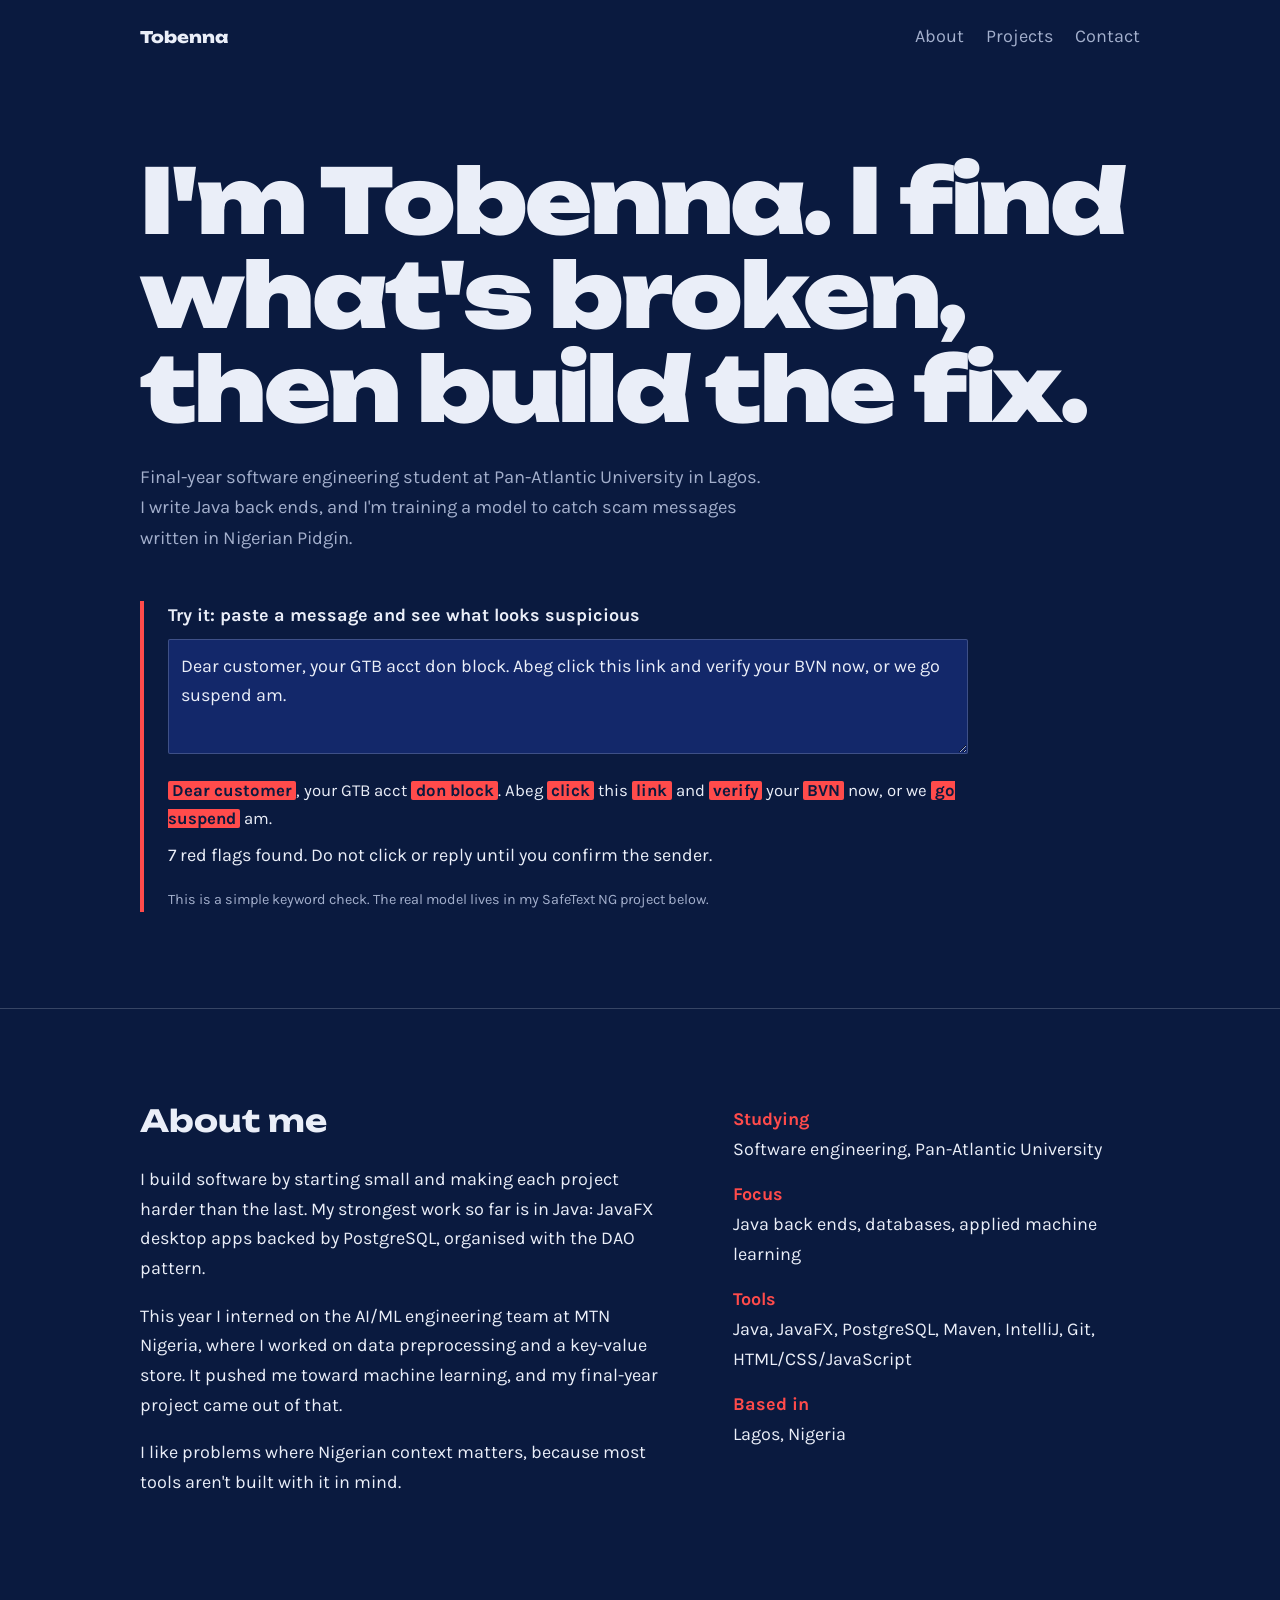
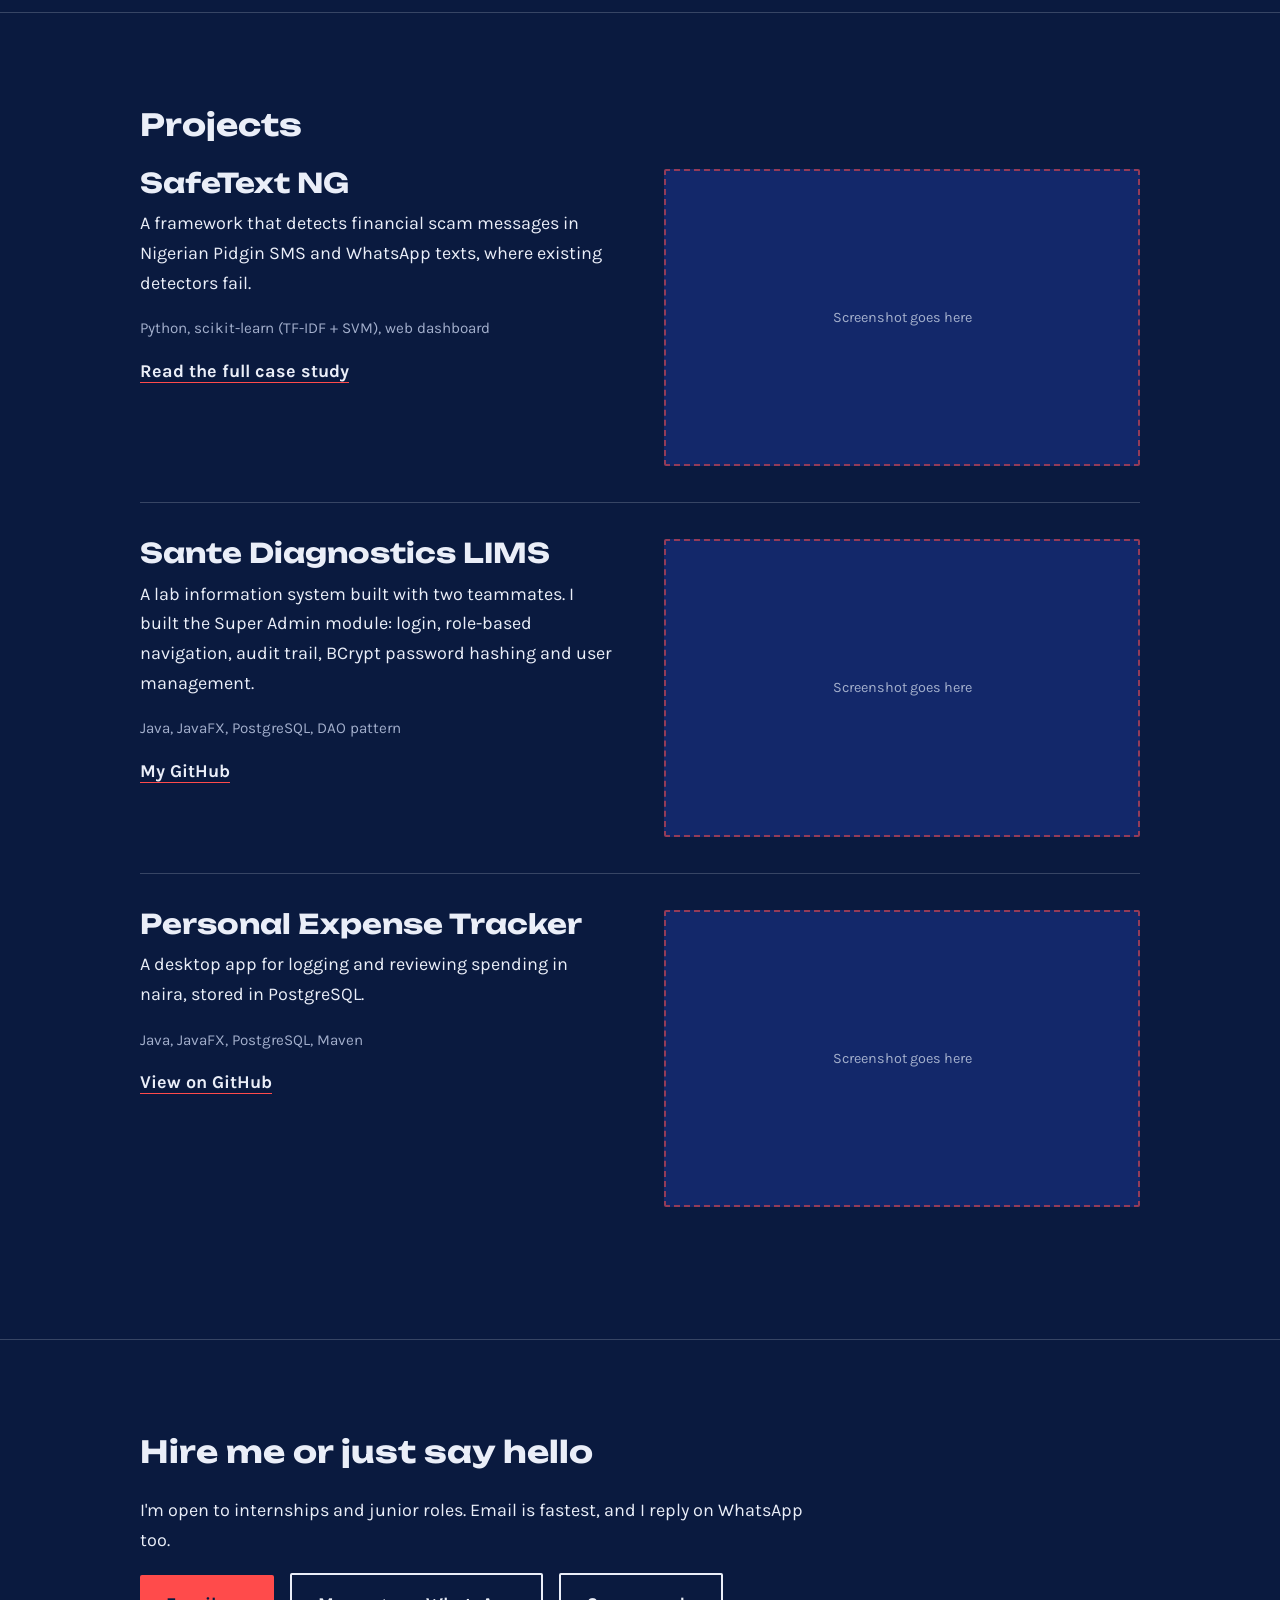
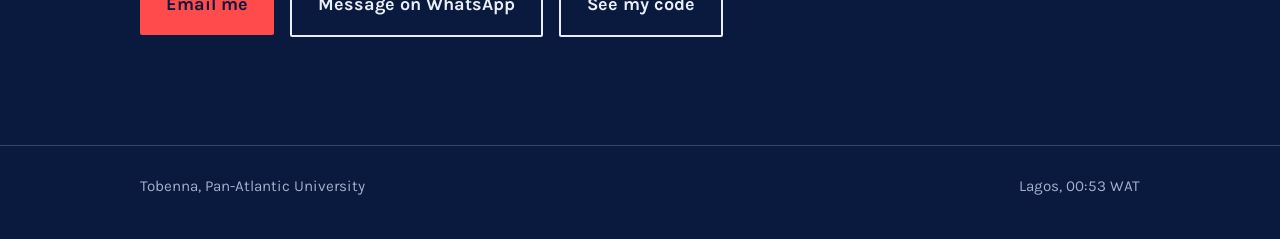
==== index.html @ 9177b1f6 "Add homepage, styles and scam flagger demo" ====
<!DOCTYPE html>
<html lang="en">
<head>
<meta charset="UTF-8">
<meta name="viewport" content="width=device-width, initial-scale=1">
<title>Tobenna | Software Engineer</title>
<meta name="description" content="Portfolio of Tobenna, a final-year software engineering student at Pan-Atlantic University, Lagos.">
<link rel="preconnect" href="https://fonts.googleapis.com">
<link rel="preconnect" href="https://fonts.gstatic.com" crossorigin>
<link href="https://fonts.googleapis.com/css2?family=Karla:wght@400;700&family=Unbounded:wght@300;700;900&display=swap" rel="stylesheet">
<link rel="stylesheet" href="style.css">
</head>
<body>
<header>
  <div class="wrap">
    <a class="logo" href="#top">Tobenna</a>
    <nav aria-label="Main">
      <a href="#about">About</a>
      <a href="#projects">Projects</a>
      <a href="#contact">Contact</a>
    </nav>
  </div>
</header>

<main id="top">
  <section class="hero">
    <div class="wrap">
      <h1>I'm Tobenna. I find what's broken, then build the fix.</h1>
      <p class="lede">Final-year software engineering student at Pan-Atlantic University in Lagos. I write Java back ends, and I'm training a model to catch scam messages written in Nigerian Pidgin.</p>

      <div class="flag">
        <label for="sms">Try it: paste a message and see what looks suspicious</label>
        <textarea id="sms" rows="3">Dear customer, your GTB acct don block. Abeg click this link and verify your BVN now, or we go suspend am.</textarea>
        <div class="out" id="out" aria-hidden="true"></div>
        <p id="verdict" aria-live="polite"></p>
        <p class="note">This is a simple keyword check. The real model lives in my SafeText NG project below.</p>
      </div>
    </div>
  </section>

  <section id="about">
    <div class="wrap two">
      <div>
        <h2>About me</h2>
        <p>I build software by starting small and making each project harder than the last. My strongest work so far is in Java: JavaFX desktop apps backed by PostgreSQL, organised with the DAO pattern.</p>
        <p>This year I interned on the AI/ML engineering team at MTN Nigeria, where I worked on data preprocessing and a key-value store. It pushed me toward machine learning, and my final-year project came out of that.</p>
        <p>I like problems where Nigerian context matters, because most tools aren't built with it in mind.</p>
      </div>
      <dl>
        <dt>Studying</dt><dd>Software engineering, Pan-Atlantic University</dd>
        <dt>Focus</dt><dd>Java back ends, databases, applied machine learning</dd>
        <dt>Tools</dt><dd>Java, JavaFX, PostgreSQL, Maven, IntelliJ, Git, HTML/CSS/JavaScript</dd>
        <dt>Based in</dt><dd>Lagos, Nigeria</dd>
      </dl>
    </div>
  </section>

  <section id="projects">
    <div class="wrap">
      <h2>Projects</h2>

      <article class="proj">
        <div>
          <h3>SafeText NG</h3>
          <p>A framework that detects financial scam messages in Nigerian Pidgin SMS and WhatsApp texts, where existing detectors fail.</p>
          <p class="stack">Python, scikit-learn (TF-IDF + SVM), web dashboard</p>
          <p class="links"><a href="project.html">Read the full case study</a></p>
        </div>
        <figure>
          <div class="shot">Screenshot goes here<img src="assets/safetext-1.png" alt="SafeText NG dashboard" onerror="this.remove()"></div>
        </figure>
      </article>

      <article class="proj">
        <div>
          <h3>Sante Diagnostics LIMS</h3>
          <p>A lab information system built with two teammates. I built the Super Admin module: login, role-based navigation, audit trail, BCrypt password hashing and user management.</p>
          <p class="stack">Java, JavaFX, PostgreSQL, DAO pattern</p>
          <p class="links"><a href="https://github.com/Txbe-YT">My GitHub</a></p>
        </div>
        <figure>
          <div class="shot">Screenshot goes here<img src="assets/lims-1.png" alt="Sante Diagnostics LIMS admin screen" onerror="this.remove()"></div>
        </figure>
      </article>

      <article class="proj">
        <div>
          <h3>Personal Expense Tracker</h3>
          <p>A desktop app for logging and reviewing spending in naira, stored in PostgreSQL.</p>
          <p class="stack">Java, JavaFX, PostgreSQL, Maven</p>
          <p class="links"><a href="https://github.com/Txbe-YT">View on GitHub</a></p>
        </div>
        <figure>
          <div class="shot">Screenshot goes here<img src="assets/expense-1.png" alt="Personal Expense Tracker main screen" onerror="this.remove()"></div>
        </figure>
      </article>
    </div>
  </section>

  <section id="contact">
    <div class="wrap">
      <h2>Hire me or just say hello</h2>
      <p>I'm open to internships and junior roles. Email is fastest, and I reply on WhatsApp too.</p>
      <a class="btn" href="mailto:YOUR_EMAIL@example.com">Email me</a>
      <a class="btn alt" href="https://wa.me/234XXXXXXXXXX" rel="noopener">Message on WhatsApp</a>
      <a class="btn alt" href="https://github.com/Txbe-YT" rel="noopener">See my code</a>
    </div>
  </section>
</main>

<footer>
  <div class="wrap">
    <span>Tobenna, Pan-Atlantic University</span>
    <span>Lagos, <span id="clock"></span> WAT</span>
  </div>
</footer>
<script src="script.js"></script>
</body>
</html>
---- style.css ----
:root{--navy:#0A1A3F;--navy2:#13286A;--ink:#EAEEF8;--mute:#A3AFCC;--red:#FF4B4B;--line:rgba(234,238,248,.2)}
*{box-sizing:border-box}
html{scroll-behavior:smooth}
body{margin:0;background:var(--navy);color:var(--ink);font:18px/1.65 Karla,system-ui,sans-serif}
a{color:inherit}
:focus-visible{outline:3px solid var(--red);outline-offset:3px}
.wrap{max-width:1080px;margin:0 auto;padding:0 clamp(18px,5vw,40px)}
header .wrap{display:flex;justify-content:space-between;align-items:center;gap:16px;padding-top:22px;padding-bottom:22px}
.logo{font:800 1rem Unbounded,sans-serif;text-decoration:none}
nav{display:flex;gap:22px;flex-wrap:wrap}
nav a{text-decoration:none;color:var(--mute)}
nav a:hover{color:var(--ink);text-decoration:underline;text-decoration-color:var(--red);text-underline-offset:6px}
h1,h2,h3{font-family:Unbounded,system-ui,sans-serif;margin:0;line-height:1.05}
h1{font-weight:900;font-size:clamp(2.2rem,8.5vw,5.6rem);letter-spacing:-.03em;padding-top:clamp(28px,7vw,80px);max-width:14em}
h2{font-weight:700;font-size:clamp(1.3rem,3.4vw,1.9rem);margin-bottom:28px}
h3{font-weight:700;font-size:clamp(1.25rem,3vw,1.7rem);margin-bottom:12px}
.lede{max-width:34em;color:var(--mute);font-size:1.15rem;margin:26px 0 0}
section{border-top:1px solid var(--line);padding:clamp(44px,8vw,96px) 0}
section.hero{border:0;padding-top:0}
p{max-width:38em;margin:0 0 1em}
/* scam flagger */
.flag{margin-top:48px;border-left:4px solid var(--red);padding-left:clamp(14px,3vw,24px);max-width:46em}
.flag label{font-weight:700;display:block;margin-bottom:8px}
textarea{width:100%;background:var(--navy2);color:var(--ink);border:1px solid var(--line);border-radius:2px;padding:12px;font:inherit;resize:vertical}
.out{margin:14px 0 6px;min-height:3.4em;font-size:1.05rem}
mark{background:var(--red);color:var(--navy);padding:0 .25em;border-radius:2px;font-weight:700;transition:background .4s,color .4s}
mark.pre{background:transparent;color:inherit}
.note{font-size:.9rem;color:var(--mute);margin:8px 0 0}
/* about */
.two{display:grid;grid-template-columns:1.3fr 1fr;gap:clamp(24px,5vw,64px)}
dl{margin:0}
dt{font-weight:700;color:var(--red)}
dd{margin:0 0 16px}
/* projects */
.proj{display:grid;grid-template-columns:1fr 1fr;gap:clamp(20px,4vw,48px);padding:36px 0;border-top:1px solid var(--line);align-items:start}
.proj:first-of-type{border-top:0;padding-top:0}
.stack{color:var(--mute);font-size:.95rem}
.links a{margin-right:18px;font-weight:700;text-decoration-color:var(--red);text-underline-offset:5px}
figure{margin:0}
.shot{position:relative;aspect-ratio:16/10;background:var(--navy2);border:2px dashed rgba(255,75,75,.55);border-radius:2px;display:grid;place-items:center;text-align:center;color:var(--mute);font-size:.9rem;padding:12px;overflow:hidden}
.shot img{position:absolute;inset:0;width:100%;height:100%;object-fit:cover}
.shot+figcaption{font-size:.85rem;color:var(--mute);margin-top:6px}
/* detail page */
.facts{display:flex;flex-wrap:wrap;gap:10px 28px;color:var(--mute);margin-top:22px}
ul.plain{padding-left:1.2em;max-width:38em}
ul.plain li{margin-bottom:.6em}
.shots{display:grid;grid-template-columns:1fr 1fr;gap:20px}
/* cta */
.btn{display:inline-block;background:var(--red);color:var(--navy);padding:15px 26px;font-weight:700;text-decoration:none;border-radius:2px;margin:0 12px 12px 0}
.btn:hover{background:var(--ink)}
.btn.alt{background:transparent;color:var(--ink);border:2px solid var(--ink)}
.btn.alt:hover{border-color:var(--red);color:var(--red)}
footer{border-top:1px solid var(--line);padding:28px 0 40px;color:var(--mute);font-size:.95rem}
footer .wrap{display:flex;justify-content:space-between;flex-wrap:wrap;gap:8px}
@media(max-width:760px){.two,.proj,.shots{grid-template-columns:1fr}nav{gap:14px}}
@media(prefers-reduced-motion:reduce){*{transition:none!important;scroll-behavior:auto!important}}
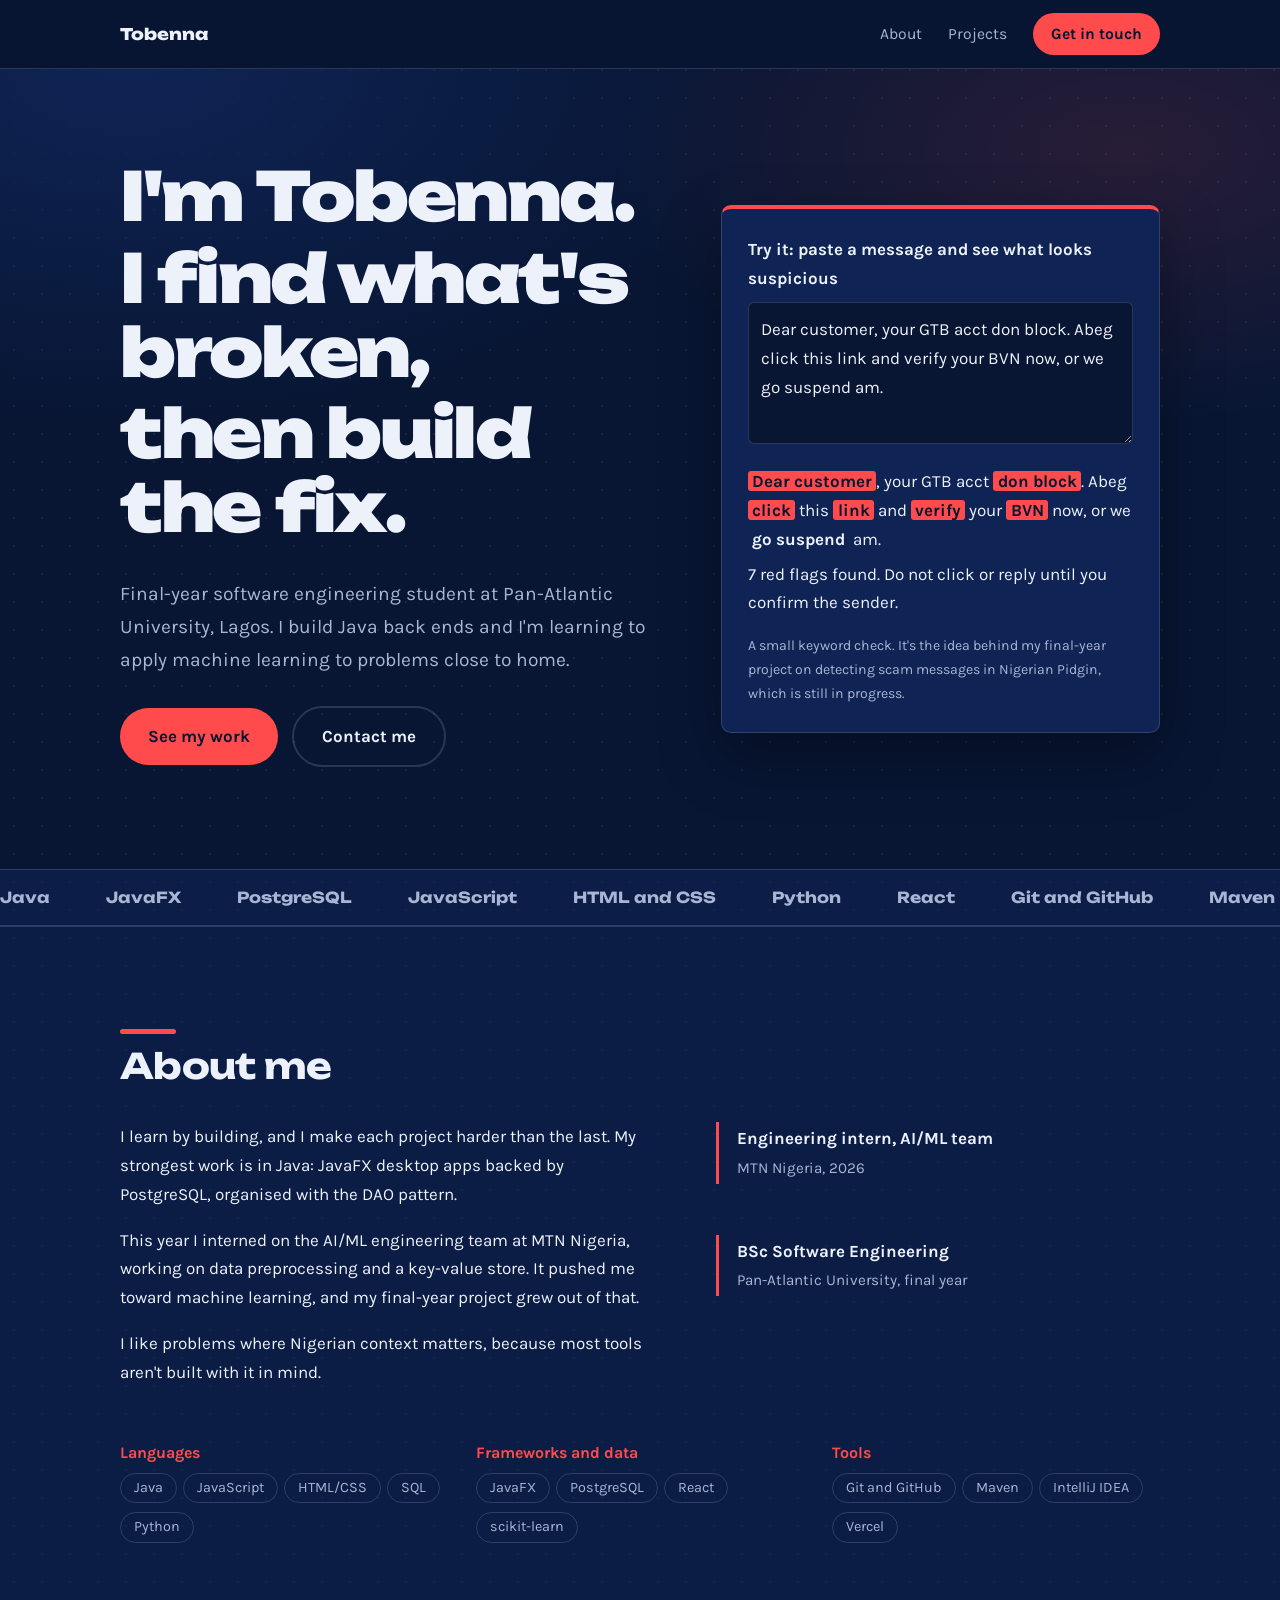
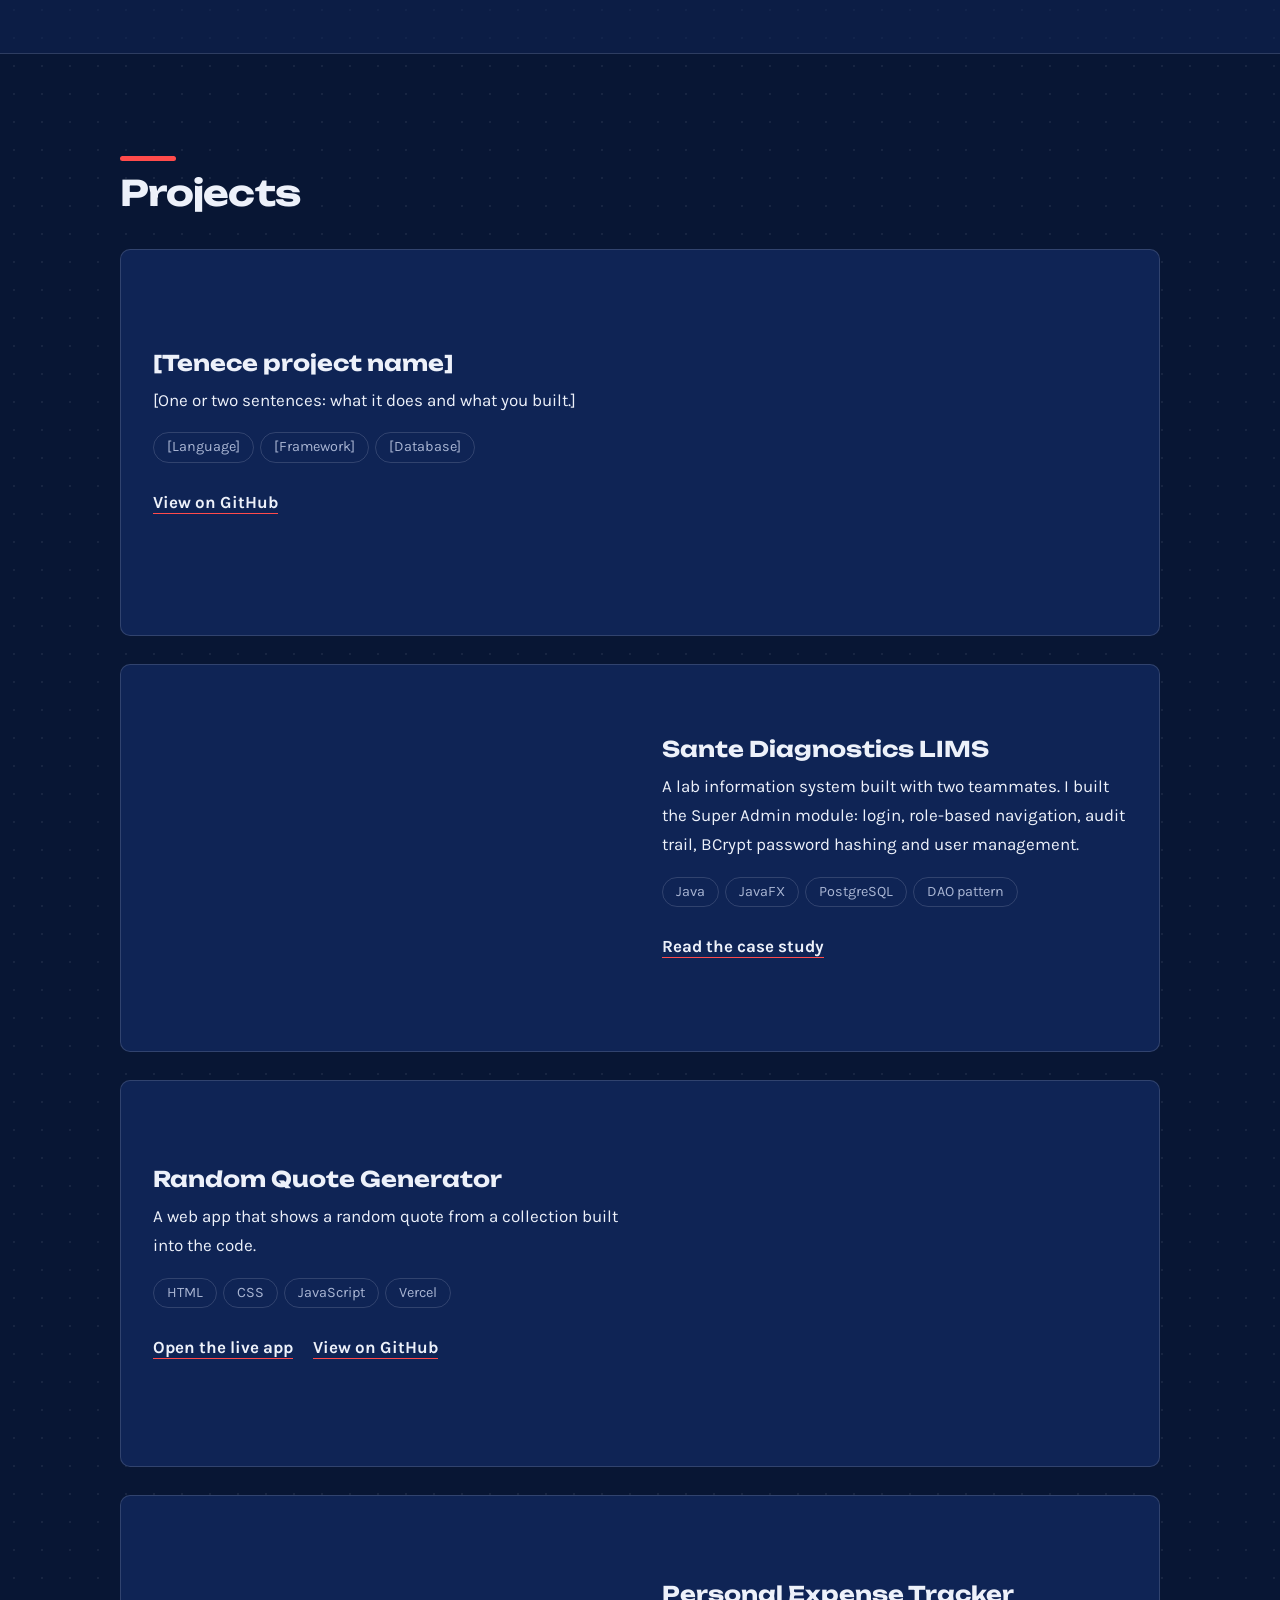
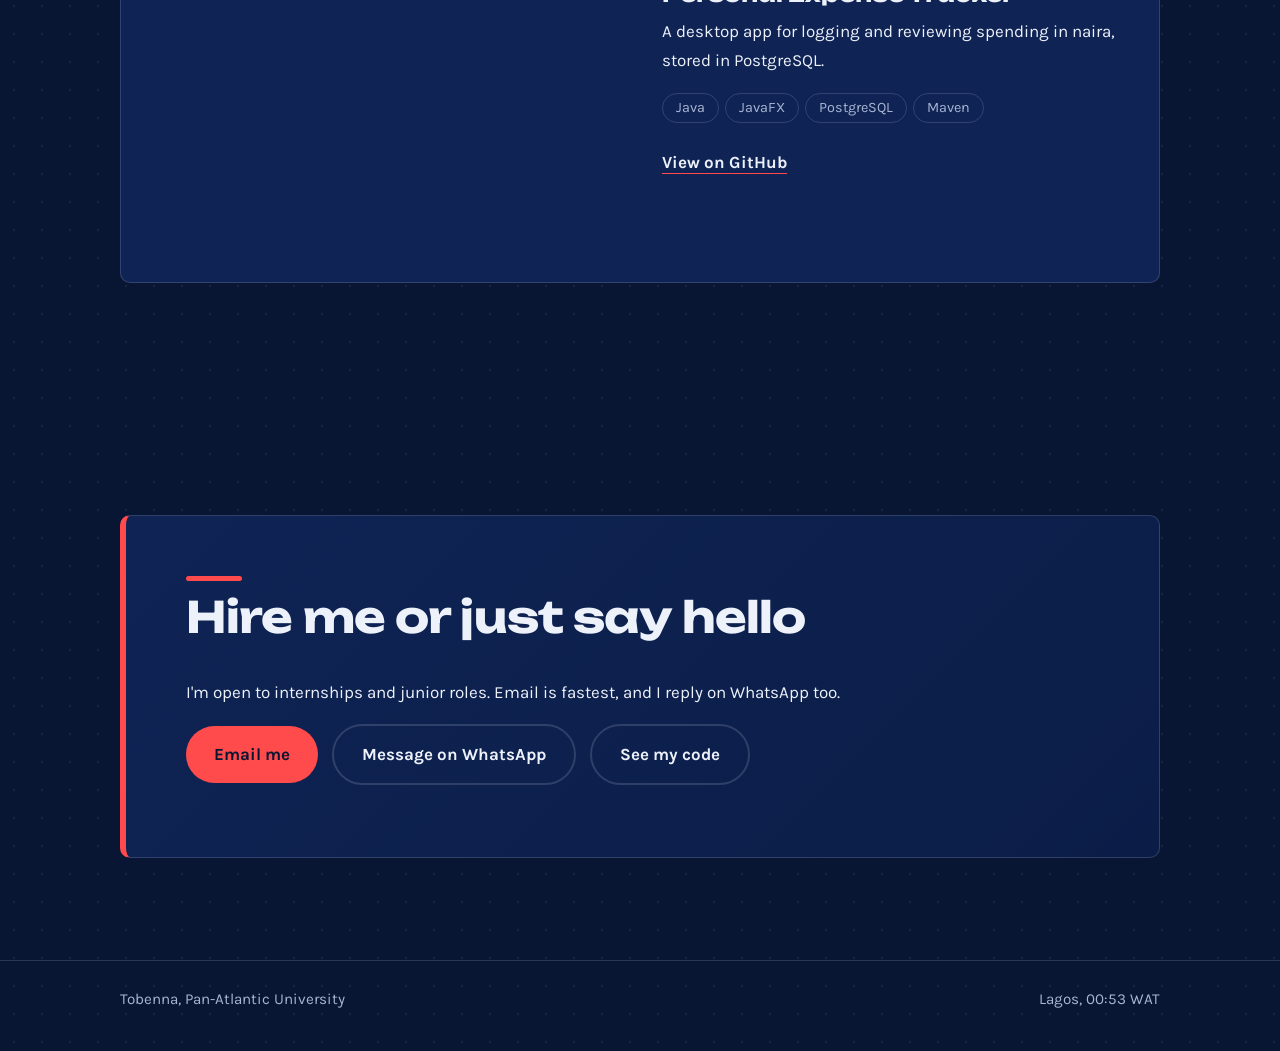
==== commit f30d0631: "Add quote generator project and tools strip" ====
--- a/index.html
+++ b/index.html
@@ -5,6 +5,7 @@
 <meta name="viewport" content="width=device-width, initial-scale=1">
 <title>Tobenna | Software Engineer</title>
 <meta name="description" content="Portfolio of Tobenna, a final-year software engineering student at Pan-Atlantic University, Lagos.">
+<script>document.documentElement.className='js'</script>
 <link rel="preconnect" href="https://fonts.googleapis.com">
 <link rel="preconnect" href="https://fonts.gstatic.com" crossorigin>
 <link href="https://fonts.googleapis.com/css2?family=Karla:wght@400;700&family=Unbounded:wght@300;700;900&display=swap" rel="stylesheet">
@@ -17,41 +18,57 @@
     <nav aria-label="Main">
       <a href="#about">About</a>
       <a href="#projects">Projects</a>
-      <a href="#contact">Contact</a>
+      <a class="pill" href="#contact">Get in touch</a>
     </nav>
   </div>
 </header>
 
 <main id="top">
   <section class="hero">
-    <div class="wrap">
-      <h1>I'm Tobenna. I find what's broken, then build the fix.</h1>
-      <p class="lede">Final-year software engineering student at Pan-Atlantic University in Lagos. I write Java back ends, and I'm training a model to catch scam messages written in Nigerian Pidgin.</p>
-
-      <div class="flag">
+    <div class="wrap hero-grid">
+      <div>
+        <h1><span class="ln"><span>I'm Tobenna.</span></span><span class="ln"><span>I find what's broken,</span></span><span class="ln"><span>then build the fix.</span></span></h1>
+        <p class="lede">Final-year software engineering student at Pan-Atlantic University, Lagos. I build Java back ends and I'm learning to apply machine learning to problems close to home.</p>
+        <a class="btn" href="#projects">See my work</a>
+        <a class="btn alt" href="#contact">Contact me</a>
+      </div>
+      <div class="panel">
         <label for="sms">Try it: paste a message and see what looks suspicious</label>
-        <textarea id="sms" rows="3">Dear customer, your GTB acct don block. Abeg click this link and verify your BVN now, or we go suspend am.</textarea>
+        <textarea id="sms" rows="4">Dear customer, your GTB acct don block. Abeg click this link and verify your BVN now, or we go suspend am.</textarea>
         <div class="out" id="out" aria-hidden="true"></div>
         <p id="verdict" aria-live="polite"></p>
-        <p class="note">This is a simple keyword check. The real model lives in my SafeText NG project below.</p>
+        <p class="note">A small keyword check. It's the idea behind my final-year project on detecting scam messages in Nigerian Pidgin, which is still in progress.</p>
       </div>
     </div>
   </section>
 
-  <section id="about">
-    <div class="wrap two">
-      <div>
-        <h2>About me</h2>
-        <p>I build software by starting small and making each project harder than the last. My strongest work so far is in Java: JavaFX desktop apps backed by PostgreSQL, organised with the DAO pattern.</p>
-        <p>This year I interned on the AI/ML engineering team at MTN Nigeria, where I worked on data preprocessing and a key-value store. It pushed me toward machine learning, and my final-year project came out of that.</p>
-        <p>I like problems where Nigerian context matters, because most tools aren't built with it in mind.</p>
+  <div class="marq" aria-label="Tools I use">
+    <div class="track">
+      <span>Java</span><span>JavaFX</span><span>PostgreSQL</span><span>JavaScript</span><span>HTML and CSS</span><span>Python</span><span>React</span><span>Git and GitHub</span><span>Maven</span><span>Vercel</span>
+      <span aria-hidden="true">Java</span><span aria-hidden="true">JavaFX</span><span aria-hidden="true">PostgreSQL</span><span aria-hidden="true">JavaScript</span><span aria-hidden="true">HTML and CSS</span><span aria-hidden="true">Python</span><span aria-hidden="true">React</span><span aria-hidden="true">Git and GitHub</span><span aria-hidden="true">Maven</span><span aria-hidden="true">Vercel</span>
+    </div>
+  </div>
+
+  <section id="about" class="tint">
+    <div class="wrap">
+      <h2>About me</h2>
+      <div class="two">
+        <div>
+          <p>I learn by building, and I make each project harder than the last. My strongest work is in Java: JavaFX desktop apps backed by PostgreSQL, organised with the DAO pattern.</p>
+          <p>This year I interned on the AI/ML engineering team at MTN Nigeria, working on data preprocessing and a key-value store. It pushed me toward machine learning, and my final-year project grew out of that.</p>
+          <p>I like problems where Nigerian context matters, because most tools aren't built with it in mind.</p>
+        </div>
+        <div>
+          <div class="exp"><b>Engineering intern, AI/ML team</b><span>MTN Nigeria, 2026</span></div>
+          <br>
+          <div class="exp"><b>BSc Software Engineering</b><span>Pan-Atlantic University, final year</span></div>
+        </div>
       </div>
-      <dl>
-        <dt>Studying</dt><dd>Software engineering, Pan-Atlantic University</dd>
-        <dt>Focus</dt><dd>Java back ends, databases, applied machine learning</dd>
-        <dt>Tools</dt><dd>Java, JavaFX, PostgreSQL, Maven, IntelliJ, Git, HTML/CSS/JavaScript</dd>
-        <dt>Based in</dt><dd>Lagos, Nigeria</dd>
-      </dl>
+      <div class="groups">
+        <div><h3>Languages</h3><span class="tag">Java</span><span class="tag">JavaScript</span><span class="tag">HTML/CSS</span><span class="tag">SQL</span><span class="tag">Python</span></div>
+        <div><h3>Frameworks and data</h3><span class="tag">JavaFX</span><span class="tag">PostgreSQL</span><span class="tag">React</span><span class="tag">scikit-learn</span></div>
+        <div><h3>Tools</h3><span class="tag">Git and GitHub</span><span class="tag">Maven</span><span class="tag">IntelliJ IDEA</span><span class="tag">Vercel</span></div>
+      </div>
     </div>
   </section>
 
@@ -59,51 +76,70 @@
     <div class="wrap">
       <h2>Projects</h2>
 
+      <!-- TENECE PROJECT: replace every [bracketed] part with your real details -->
       <article class="proj">
         <div>
-          <h3>SafeText NG</h3>
-          <p>A framework that detects financial scam messages in Nigerian Pidgin SMS and WhatsApp texts, where existing detectors fail.</p>
-          <p class="stack">Python, scikit-learn (TF-IDF + SVM), web dashboard</p>
-          <p class="links"><a href="project.html">Read the full case study</a></p>
+          <h3>[Tenece project name]</h3>
+          <p>[One or two sentences: what it does and what you built.]</p>
+          <p><span class="tag">[Language]</span><span class="tag">[Framework]</span><span class="tag">[Database]</span></p>
+          <p class="links"><a href="https://github.com/Txbe-YT">View on GitHub</a></p>
         </div>
-        <figure>
-          <div class="shot">Screenshot goes here<img src="assets/safetext-1.png" alt="SafeText NG dashboard" onerror="this.remove()"></div>
-        </figure>
+        <div class="frame wipe">
+          <div class="bar"><i></i><i></i><i></i></div>
+          <div class="shot">Screenshot goes here<img src="assets/tenece-1.png" alt="[Tenece project] screenshot" onerror="this.remove()"></div>
+        </div>
       </article>
 
       <article class="proj">
         <div>
           <h3>Sante Diagnostics LIMS</h3>
           <p>A lab information system built with two teammates. I built the Super Admin module: login, role-based navigation, audit trail, BCrypt password hashing and user management.</p>
-          <p class="stack">Java, JavaFX, PostgreSQL, DAO pattern</p>
-          <p class="links"><a href="https://github.com/Txbe-YT">My GitHub</a></p>
+          <p><span class="tag">Java</span><span class="tag">JavaFX</span><span class="tag">PostgreSQL</span><span class="tag">DAO pattern</span></p>
+          <p class="links"><a href="project.html">Read the case study</a></p>
         </div>
-        <figure>
+        <div class="frame wipe">
+          <div class="bar"><i></i><i></i><i></i></div>
           <div class="shot">Screenshot goes here<img src="assets/lims-1.png" alt="Sante Diagnostics LIMS admin screen" onerror="this.remove()"></div>
-        </figure>
+        </div>
+      </article>
+
+      <article class="proj">
+        <div>
+          <h3>Random Quote Generator</h3>
+          <p>A web app that shows a random quote from a collection built into the code.</p>
+          <p><span class="tag">HTML</span><span class="tag">CSS</span><span class="tag">JavaScript</span><span class="tag">Vercel</span></p>
+          <p class="links"><a href="https://random-quote-generator-xi-henna.vercel.app" rel="noopener">Open the live app</a><a href="https://github.com/Txbe-YT/Random-quote-generator" rel="noopener">View on GitHub</a></p>
+        </div>
+        <div class="frame wipe">
+          <div class="bar"><i></i><i></i><i></i></div>
+          <div class="shot">Screenshot goes here<img src="assets/quote-1.png" alt="Random Quote Generator screen" onerror="this.remove()"></div>
+        </div>
       </article>
 
       <article class="proj">
         <div>
           <h3>Personal Expense Tracker</h3>
           <p>A desktop app for logging and reviewing spending in naira, stored in PostgreSQL.</p>
-          <p class="stack">Java, JavaFX, PostgreSQL, Maven</p>
+          <p><span class="tag">Java</span><span class="tag">JavaFX</span><span class="tag">PostgreSQL</span><span class="tag">Maven</span></p>
           <p class="links"><a href="https://github.com/Txbe-YT">View on GitHub</a></p>
         </div>
-        <figure>
+        <div class="frame wipe">
+          <div class="bar"><i></i><i></i><i></i></div>
           <div class="shot">Screenshot goes here<img src="assets/expense-1.png" alt="Personal Expense Tracker main screen" onerror="this.remove()"></div>
-        </figure>
+        </div>
       </article>
     </div>
   </section>
 
   <section id="contact">
     <div class="wrap">
-      <h2>Hire me or just say hello</h2>
-      <p>I'm open to internships and junior roles. Email is fastest, and I reply on WhatsApp too.</p>
-      <a class="btn" href="mailto:YOUR_EMAIL@example.com">Email me</a>
-      <a class="btn alt" href="https://wa.me/234XXXXXXXXXX" rel="noopener">Message on WhatsApp</a>
-      <a class="btn alt" href="https://github.com/Txbe-YT" rel="noopener">See my code</a>
+      <div class="cta">
+        <h2>Hire me or just say hello</h2>
+        <p>I'm open to internships and junior roles. Email is fastest, and I reply on WhatsApp too.</p>
+        <a class="btn" href="mailto:YOUR_EMAIL@example.com">Email me</a>
+        <a class="btn alt" href="https://wa.me/234XXXXXXXXXX" rel="noopener">Message on WhatsApp</a>
+        <a class="btn alt" href="https://github.com/Txbe-YT" rel="noopener">See my code</a>
+      </div>
     </div>
   </section>
 </main>
--- a/style.css
+++ b/style.css
@@ -1,56 +1,81 @@
-:root{--navy:#0A1A3F;--navy2:#13286A;--ink:#EAEEF8;--mute:#A3AFCC;--red:#FF4B4B;--line:rgba(234,238,248,.2)}
+:root{--navy:#081634;--navy2:#0F2455;--ink:#EDF1FA;--mute:#A9B5D3;--red:#FF4B4B;--line:rgba(237,241,250,.15);--r:10px}
 *{box-sizing:border-box}
-html{scroll-behavior:smooth}
-body{margin:0;background:var(--navy);color:var(--ink);font:18px/1.65 Karla,system-ui,sans-serif}
+html{scroll-behavior:smooth;scroll-padding-top:84px}
+body{margin:0;color:var(--ink);font:17px/1.7 Karla,system-ui,sans-serif;background-color:var(--navy);background-image:radial-gradient(rgba(237,241,250,.07) 1px,transparent 1px);background-size:28px 28px}
 a{color:inherit}
 :focus-visible{outline:3px solid var(--red);outline-offset:3px}
-.wrap{max-width:1080px;margin:0 auto;padding:0 clamp(18px,5vw,40px)}
-header .wrap{display:flex;justify-content:space-between;align-items:center;gap:16px;padding-top:22px;padding-bottom:22px}
+.wrap{max-width:1120px;margin:0 auto;padding:0 clamp(18px,5vw,40px)}
+header{position:sticky;top:0;z-index:5;background:rgba(8,22,52,.95);border-bottom:1px solid var(--line);transition:box-shadow .3s}
+header.scrolled{box-shadow:0 8px 24px rgba(0,0,0,.35)}
+header .wrap{display:flex;justify-content:space-between;align-items:center;gap:16px;height:68px}
 .logo{font:800 1rem Unbounded,sans-serif;text-decoration:none}
-nav{display:flex;gap:22px;flex-wrap:wrap}
-nav a{text-decoration:none;color:var(--mute)}
-nav a:hover{color:var(--ink);text-decoration:underline;text-decoration-color:var(--red);text-underline-offset:6px}
-h1,h2,h3{font-family:Unbounded,system-ui,sans-serif;margin:0;line-height:1.05}
-h1{font-weight:900;font-size:clamp(2.2rem,8.5vw,5.6rem);letter-spacing:-.03em;padding-top:clamp(28px,7vw,80px);max-width:14em}
-h2{font-weight:700;font-size:clamp(1.3rem,3.4vw,1.9rem);margin-bottom:28px}
-h3{font-weight:700;font-size:clamp(1.25rem,3vw,1.7rem);margin-bottom:12px}
-.lede{max-width:34em;color:var(--mute);font-size:1.15rem;margin:26px 0 0}
-section{border-top:1px solid var(--line);padding:clamp(44px,8vw,96px) 0}
-section.hero{border:0;padding-top:0}
-p{max-width:38em;margin:0 0 1em}
-/* scam flagger */
-.flag{margin-top:48px;border-left:4px solid var(--red);padding-left:clamp(14px,3vw,24px);max-width:46em}
-.flag label{font-weight:700;display:block;margin-bottom:8px}
-textarea{width:100%;background:var(--navy2);color:var(--ink);border:1px solid var(--line);border-radius:2px;padding:12px;font:inherit;resize:vertical}
-.out{margin:14px 0 6px;min-height:3.4em;font-size:1.05rem}
-mark{background:var(--red);color:var(--navy);padding:0 .25em;border-radius:2px;font-weight:700;transition:background .4s,color .4s}
+nav{display:flex;align-items:center;gap:26px}
+nav a{text-decoration:none;color:var(--mute);font-size:.98rem}
+nav a:hover{color:var(--ink)}
+nav a.pill{background:var(--red);color:var(--navy);font-weight:700;padding:8px 18px;border-radius:999px}
+nav a.pill:hover{background:var(--ink)}
+h1,h2,h3{font-family:Unbounded,system-ui,sans-serif;margin:0;line-height:1.1}
+h1{font-weight:900;font-size:clamp(2.2rem,5.6vw,4.2rem);letter-spacing:-.035em}
+.ln{display:block;overflow:hidden;padding-bottom:.12em}
+.ln>span{display:block;transform:translateY(110%);animation:rise .9s cubic-bezier(.2,.7,.2,1) forwards}
+.ln:nth-child(2)>span{animation-delay:.14s}.ln:nth-child(3)>span{animation-delay:.28s}
+@keyframes rise{to{transform:none}}
+h2{font-weight:700;font-size:clamp(1.5rem,3.2vw,2.2rem);margin-bottom:36px;padding-top:18px;position:relative;letter-spacing:-.02em}
+h2::before{content:"";position:absolute;top:0;left:0;width:56px;height:5px;background:var(--red);border-radius:3px}
+h3{font-weight:700;font-size:1.35rem;margin-bottom:10px}
+p{margin:0 0 1em;max-width:40em}
+section{padding:clamp(56px,8vw,104px) 0}
+.tint{background:rgba(15,36,85,.55);border-block:1px solid var(--line)}
+.hero{padding:clamp(44px,7vw,100px) 0;background:radial-gradient(800px 420px at 88% 10%,rgba(255,75,75,.13),transparent 65%),radial-gradient(900px 500px at 10% 0,var(--navy2),transparent 70%)}
+.hero-grid{display:grid;grid-template-columns:1.1fr .9fr;gap:clamp(28px,5vw,64px);align-items:center}
+.lede{color:var(--mute);font-size:1.2rem;margin:26px 0 30px}
+.btn{display:inline-block;background:var(--red);color:var(--navy);padding:14px 28px;font-weight:700;text-decoration:none;border-radius:999px;margin:0 10px 12px 0;transition:transform .2s,background .2s,box-shadow .2s}
+.btn:hover{background:var(--ink);transform:translateY(-2px);box-shadow:0 10px 24px rgba(255,75,75,.25)}
+.btn.alt{background:transparent;color:var(--ink);border:2px solid var(--line)}
+.btn.alt:hover{border-color:var(--red);color:var(--red);background:transparent;box-shadow:none}
+.panel{background:var(--navy2);border:1px solid var(--line);border-top:4px solid var(--red);border-radius:var(--r);padding:26px;box-shadow:0 24px 60px rgba(0,0,0,.35)}
+.panel label{font-weight:700;display:block;margin-bottom:10px}
+textarea{width:100%;background:var(--navy);color:var(--ink);border:1px solid var(--line);border-radius:6px;padding:12px;font:inherit;resize:vertical}
+.out{margin:14px 0 6px;min-height:3.4em}
+mark{background:var(--red);color:var(--navy);padding:0 .25em;border-radius:3px;font-weight:700;transition:background .4s,color .4s}
 mark.pre{background:transparent;color:inherit}
-.note{font-size:.9rem;color:var(--mute);margin:8px 0 0}
-/* about */
-.two{display:grid;grid-template-columns:1.3fr 1fr;gap:clamp(24px,5vw,64px)}
-dl{margin:0}
-dt{font-weight:700;color:var(--red)}
-dd{margin:0 0 16px}
-/* projects */
-.proj{display:grid;grid-template-columns:1fr 1fr;gap:clamp(20px,4vw,48px);padding:36px 0;border-top:1px solid var(--line);align-items:start}
-.proj:first-of-type{border-top:0;padding-top:0}
-.stack{color:var(--mute);font-size:.95rem}
-.links a{margin-right:18px;font-weight:700;text-decoration-color:var(--red);text-underline-offset:5px}
+.note{font-size:.88rem;color:var(--mute);margin:6px 0 0}
+.marq{overflow:hidden;border-block:1px solid var(--line);background:rgba(15,36,85,.6);padding:18px 0}
+.track{display:flex;gap:56px;width:max-content;animation:slide 32s linear infinite}
+.marq:hover .track{animation-play-state:paused}
+.track span{font:700 .95rem Unbounded,sans-serif;color:var(--mute);white-space:nowrap}
+@keyframes slide{to{transform:translateX(-50%)}}
+.two{display:grid;grid-template-columns:1.2fr 1fr;gap:clamp(24px,5vw,64px)}
+.exp{border-left:3px solid var(--red);padding:2px 0 2px 18px;margin-bottom:22px}
+.exp b{display:block}
+.exp span{color:var(--mute);font-size:.95rem}
+.groups{display:grid;grid-template-columns:repeat(3,1fr);gap:28px;margin-top:40px}
+.groups h3{font-size:1rem;color:var(--red);font-family:Karla,sans-serif}
+.tag{display:inline-block;border:1px solid var(--line);border-radius:999px;padding:2px 13px;margin:0 6px 8px 0;font-size:.9rem;color:var(--mute)}
+.proj{position:relative;overflow:hidden;display:grid;grid-template-columns:1fr 1fr;gap:clamp(20px,4vw,44px);align-items:center;background:var(--navy2);border:1px solid var(--line);border-radius:var(--r);padding:clamp(18px,3vw,32px);margin-bottom:28px;transition:transform .25s,border-color .25s}
+.proj::before{content:"";position:absolute;inset:0;background:radial-gradient(420px circle at var(--x,50%) var(--y,50%),rgba(255,75,75,.15),transparent 60%);opacity:0;transition:opacity .3s;pointer-events:none}
+.proj:hover{transform:translateY(-4px);border-color:var(--red)}
+.proj:hover::before{opacity:1}
+.proj>*{position:relative}
+.proj:nth-of-type(even) .frame{order:-1}
+.links a{margin-right:20px;font-weight:700;text-decoration-color:var(--red);text-underline-offset:5px}
+.frame{border:1px solid var(--line);border-radius:var(--r);overflow:hidden;background:var(--navy);box-shadow:0 14px 34px rgba(0,0,0,.3)}
+.bar{display:flex;gap:6px;padding:10px 12px;border-bottom:1px solid var(--line)}
+.bar i{width:9px;height:9px;border-radius:50%;background:var(--line)}
+.bar i:first-child{background:var(--red)}
+.shot{position:relative;aspect-ratio:16/10;display:grid;place-items:center;text-align:center;color:var(--mute);font-size:.9rem;padding:12px}
+.shot img{position:absolute;inset:0;width:100%;height:100%;object-fit:cover}
+.js .wipe{clip-path:inset(0 100% 0 0);transition:clip-path 1.1s cubic-bezier(.6,0,.2,1)}
+.js .wipe.in{clip-path:inset(0)}
+.facts{display:flex;flex-wrap:wrap;gap:8px 26px;color:var(--mute);margin-top:20px}
+ul.plain{padding-left:1.2em;max-width:40em}
+ul.plain li{margin-bottom:.6em}
+.shots{display:grid;grid-template-columns:1fr 1fr;gap:22px}
+figcaption{font-size:.85rem;color:var(--mute);margin-top:8px}
 figure{margin:0}
-.shot{position:relative;aspect-ratio:16/10;background:var(--navy2);border:2px dashed rgba(255,75,75,.55);border-radius:2px;display:grid;place-items:center;text-align:center;color:var(--mute);font-size:.9rem;padding:12px;overflow:hidden}
-.shot img{position:absolute;inset:0;width:100%;height:100%;object-fit:cover}
-.shot+figcaption{font-size:.85rem;color:var(--mute);margin-top:6px}
-/* detail page */
-.facts{display:flex;flex-wrap:wrap;gap:10px 28px;color:var(--mute);margin-top:22px}
-ul.plain{padding-left:1.2em;max-width:38em}
-ul.plain li{margin-bottom:.6em}
-.shots{display:grid;grid-template-columns:1fr 1fr;gap:20px}
-/* cta */
-.btn{display:inline-block;background:var(--red);color:var(--navy);padding:15px 26px;font-weight:700;text-decoration:none;border-radius:2px;margin:0 12px 12px 0}
-.btn:hover{background:var(--ink)}
-.btn.alt{background:transparent;color:var(--ink);border:2px solid var(--ink)}
-.btn.alt:hover{border-color:var(--red);color:var(--red)}
-footer{border-top:1px solid var(--line);padding:28px 0 40px;color:var(--mute);font-size:.95rem}
+.cta{background:linear-gradient(135deg,var(--navy2),#0b1d47);border:1px solid var(--line);border-left:6px solid var(--red);border-radius:var(--r);padding:clamp(30px,5vw,60px)}
+.cta h2{font-size:clamp(1.7rem,4vw,2.7rem)}
+footer{border-top:1px solid var(--line);padding:26px 0 38px;color:var(--mute);font-size:.95rem}
 footer .wrap{display:flex;justify-content:space-between;flex-wrap:wrap;gap:8px}
-@media(max-width:760px){.two,.proj,.shots{grid-template-columns:1fr}nav{gap:14px}}
-@media(prefers-reduced-motion:reduce){*{transition:none!important;scroll-behavior:auto!important}}
+@media(max-width:820px){.hero-grid,.two,.proj,.shots,.groups{grid-template-columns:1fr}.proj:nth-of-type(even) .frame{order:0}nav{gap:14px}nav a:not(.pill){display:none}}
+@media(prefers-reduced-motion:reduce){*{transition:none!important;animation:none!important;scroll-behavior:auto!important}.ln>span{transform:none}.js .wipe{clip-path:none}.track{flex-wrap:wrap;width:auto;padding:0 20px}}
